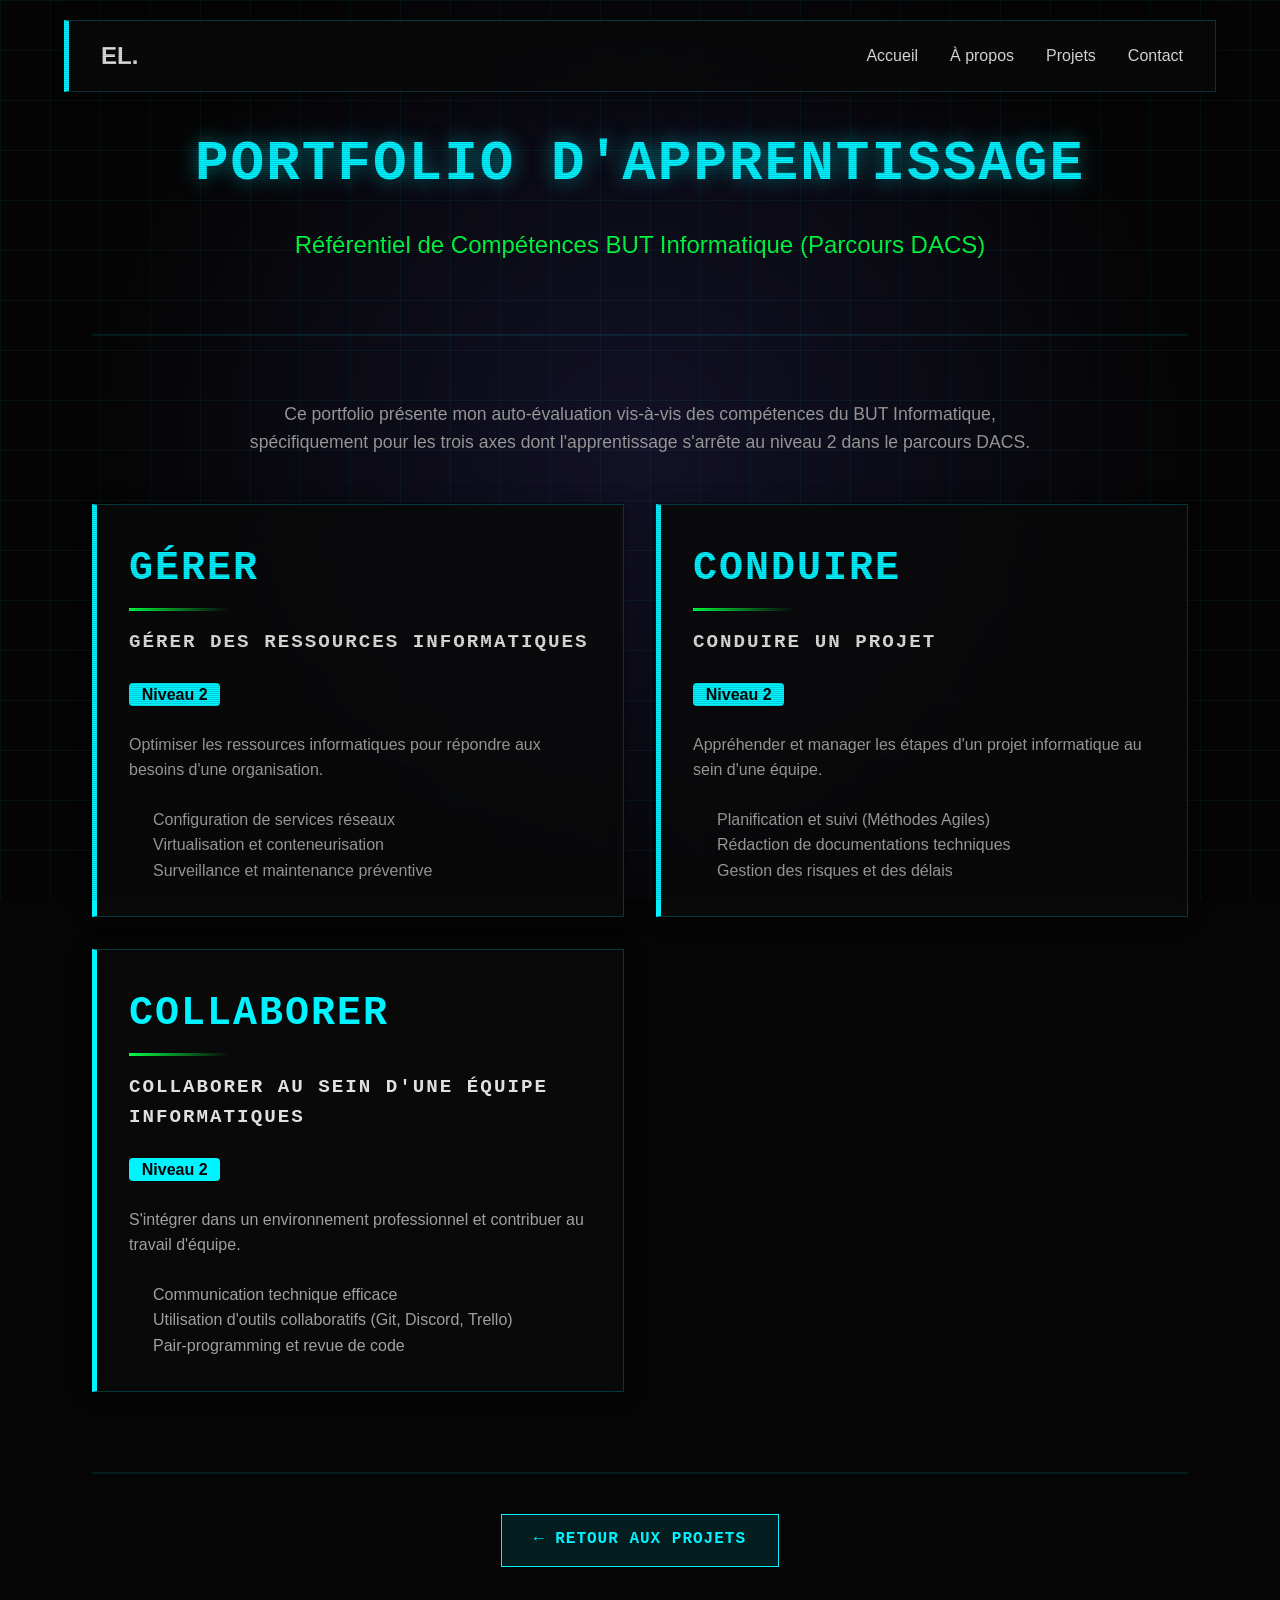
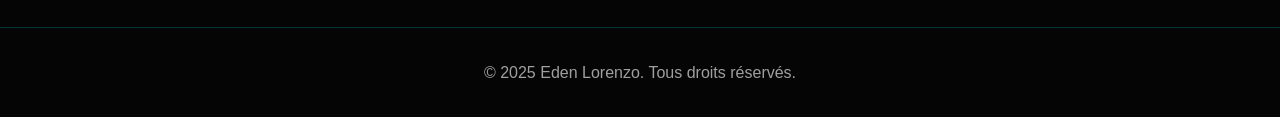
==== portfolio-apprentissage.html @ b019d135 "rajout de la page portfolio-apprentissage.html (explication des compétences sans démontrer)" ====
<!DOCTYPE html>
<html lang="fr">

<head>
    <meta charset="UTF-8">
    <meta name="viewport" content="width=device-width, initial-scale=1.0">
    <title>Portfolio d'Apprentissage | Eden Lorenzo</title>
    <link rel="stylesheet" href="./css/style.css">
</head>

<body>

    <!-- Navigation -->
    <nav class="glass-card"
        style="position: fixed; top: 20px; left: 50%; transform: translateX(-50%); width: 90%; max-width: 1200px; z-index: 1000; display: flex; justify-content: space-between; align-items: center; padding: 1rem 2rem;">
        <div class="logo" style="font-weight: 700; font-size: 1.5rem;">EL.</div>
        <ul style="display: flex; gap: 2rem;">
            <li><a href="index.html#home">Accueil</a></li>
            <li><a href="index.html#about">À propos</a></li>
            <li><a href="index.html#projects">Projets</a></li>
            <li><a href="index.html#contact">Contact</a></li>
        </ul>
    </nav>

    <main class="project-page" style="padding-top: 120px;">
        <div class="container">
            <div class="project-header" style="text-align: center; margin-bottom: 4rem;">
                <h1 style="font-size: 3.5rem; margin-bottom: 1rem;" class="glitch-text">Portfolio d'Apprentissage</h1>
                <p class="project-subtitle" style="font-size: 1.5rem; color: var(--secondary-color);">Référentiel de Compétences BUT Informatique (Parcours DACS)</p>
            </div>

            <section class="project-section">
                <p style="text-align: center; max-width: 800px; margin: 0 auto 3rem; color: var(--text-muted); font-size: 1.1rem;">
                    Ce portfolio présente mon auto-évaluation vis-à-vis des compétences du BUT Informatique, 
                    spécifiquement pour les trois axes dont l'apprentissage s'arrête au niveau 2 dans le parcours DACS.
                </p>

                <div style="display: grid; grid-template-columns: repeat(auto-fit, minmax(350px, 1fr)); gap: 2rem;">
                    
                    <!-- Compétence 4 -->
                    <div class="glass-card competence-card" style="padding: 2rem;">
                        <h2 style="color: var(--primary-color); margin-bottom: 1rem;">Gérer</h2>
                        <h3 style="font-size: 1.2rem; margin-bottom: 1.5rem;">Gérer des ressources informatiques</h3>
                        <div class="level-indicator" style="margin-bottom: 1.5rem;">
                            <span style="background: var(--primary-color); color: var(--background-dark); padding: 0.2rem 0.8rem; border-radius: 4px; font-weight: bold;">Niveau 2</span>
                        </div>
                        <p style="color: var(--text-muted); margin-bottom: 1.5rem;">
                            Optimiser les ressources informatiques pour répondre aux besoins d'une organisation.
                        </p>
                        <ul style="color: var(--text-muted); padding-left: 1.5rem; line-height: 1.6;">
                            <li>Configuration de services réseaux</li>
                            <li>Virtualisation et conteneurisation</li>
                            <li>Surveillance et maintenance préventive</li>
                        </ul>
                    </div>

                    <!-- Compétence 5 -->
                    <div class="glass-card competence-card" style="padding: 2rem;">
                        <h2 style="color: var(--primary-color); margin-bottom: 1rem;">Conduire</h2>
                        <h3 style="font-size: 1.2rem; margin-bottom: 1.5rem;">Conduire un projet</h3>
                        <div class="level-indicator" style="margin-bottom: 1.5rem;">
                            <span style="background: var(--primary-color); color: var(--background-dark); padding: 0.2rem 0.8rem; border-radius: 4px; font-weight: bold;">Niveau 2</span>
                        </div>
                        <p style="color: var(--text-muted); margin-bottom: 1.5rem;">
                            Appréhender et manager les étapes d'un projet informatique au sein d'une équipe.
                        </p>
                        <ul style="color: var(--text-muted); padding-left: 1.5rem; line-height: 1.6;">
                            <li>Planification et suivi (Méthodes Agiles)</li>
                            <li>Rédaction de documentations techniques</li>
                            <li>Gestion des risques et des délais</li>
                        </ul>
                    </div>

                    <!-- Compétence 6 -->
                    <div class="glass-card competence-card" style="padding: 2rem;">
                        <h2 style="color: var(--primary-color); margin-bottom: 1rem;">Collaborer</h2>
                        <h3 style="font-size: 1.2rem; margin-bottom: 1.5rem;">Collaborer au sein d'une équipe informatiques</h3>
                        <div class="level-indicator" style="margin-bottom: 1.5rem;">
                            <span style="background: var(--primary-color); color: var(--background-dark); padding: 0.2rem 0.8rem; border-radius: 4px; font-weight: bold;">Niveau 2</span>
                        </div>
                        <p style="color: var(--text-muted); margin-bottom: 1.5rem;">
                            S'intégrer dans un environnement professionnel et contribuer au travail d'équipe.
                        </p>
                        <ul style="color: var(--text-muted); padding-left: 1.5rem; line-height: 1.6;">
                            <li>Communication technique efficace</li>
                            <li>Utilisation d'outils collaboratifs (Git, Discord, Trello)</li>
                            <li>Pair-programming et revue de code</li>
                        </ul>
                    </div>

                </div>
            </section>

            <div class="project-footer" style="margin-top: 5rem; text-align: center;">
                <a href="index.html#projects" class="btn btn-primary">← Retour aux projets</a>
            </div>
        </div>
    </main>

    <footer
        style="padding: 2rem 0; text-align: center; color: var(--text-muted); border-top: 1px solid var(--glass-border);">
        <p>&copy; 2025 Eden Lorenzo. Tous droits réservés.</p>
    </footer>

    <script src="js/main.js"></script>
</body>

</html>
---- css/style.css ----
:root {
    /* Cyber Palette */
    --primary-color: #00f3ff;
    /* Neon Cyan */
    --secondary-color: #00ff41;
    /* Matrix Green */
    --tertiary-color: #ff00ff;
    /* Neon Magenta */

    --background-dark: #050505;
    /* Almost Black */
    --background-light: #0a0a0a;
    /* Dark Grey */
    --surface-dark: #111;

    --text-main: #e0e0e0;
    --text-muted: #a0a0a0;
    --text-highlight: #fff;

    --glass-bg: rgba(0, 20, 0, 0.7);
    --glass-border: rgba(0, 243, 255, 0.2);

    /* Typography */
    --font-main: 'Rajdhani', sans-serif;
    /* Tech/Cyber feel */
    --font-mono: 'Fira Code', monospace;

    /* Spacing */
    --spacing-xs: 0.5rem;
    --spacing-sm: 1rem;
    --spacing-md: 2rem;
    --spacing-lg: 4rem;
    --spacing-xl: 6rem;

    /* Transitions */
    --transition-fast: 0.2s ease;
    --transition-medium: 0.4s ease;
}

@import url('https://fonts.googleapis.com/css2?family=Fira+Code:wght@400;700&family=Rajdhani:wght@400;600;700&display=swap');

* {
    margin: 0;
    padding: 0;
    box-sizing: border-box;
    scrollbar-width: thin;
    scrollbar-color: var(--primary-color) var(--background-dark);
}

body {
    font-family: var(--font-main);
    background-color: var(--background-dark);
    color: var(--text-main);
    line-height: 1.6;
    overflow-x: hidden;
    background-image:
        linear-gradient(rgba(0, 243, 255, 0.05) 1px, transparent 1px),
        linear-gradient(90deg, rgba(0, 243, 255, 0.05) 1px, transparent 1px),
        radial-gradient(circle at 50% 50%, rgba(108, 99, 255, 0.15) 0%, rgba(5, 5, 5, 1) 70%);
    background-size: 50px 50px, 50px 50px, 100% 100%;
    background-attachment: fixed;
}

h1,
h2,
h3,
h4 {
    font-family: var(--font-mono);
    text-transform: uppercase;
    letter-spacing: 2px;
}

a {
    text-decoration: none;
    color: inherit;
    transition: var(--transition-fast);
    position: relative;
}

a:hover {
    color: var(--primary-color);
    text-shadow: 0 0 10px var(--primary-color);
}

ul {
    list-style: none;
}

/* Utilities */
.container {
    max-width: 1200px;
    margin: 0 auto;
    padding: 0 var(--spacing-md);
}

.section-title {
    font-size: 3rem;
    font-weight: 700;
    margin-bottom: var(--spacing-lg);
    text-align: center;
    color: var(--primary-color);
    text-shadow: 0 0 15px rgba(0, 243, 255, 0.5);
    border-bottom: 2px solid var(--secondary-color);
    display: inline-block;
    padding-bottom: 0.5rem;
    left: 50%;
    position: relative;
    transform: translateX(-50%);
}

.btn {
    display: inline-block;
    padding: 0.8rem 2rem;
    font-family: var(--font-mono);
    font-weight: 600;
    cursor: pointer;
    transition: var(--transition-medium);
    border: 1px solid var(--primary-color);
    background: transparent;
    color: var(--primary-color);
    text-transform: uppercase;
    letter-spacing: 1px;
    position: relative;
    overflow: hidden;
}

.btn::before {
    content: '';
    position: absolute;
    top: 0;
    left: -100%;
    width: 100%;
    height: 100%;
    background: var(--primary-color);
    transition: var(--transition-medium);
    z-index: -1;
}

.btn:hover::before {
    left: 0;
}

.btn:hover {
    color: var(--background-dark);
    box-shadow: 0 0 20px rgba(0, 243, 255, 0.6);
}

.btn-primary {
    background: rgba(0, 243, 255, 0.1);
}

/* Glass/Cyber Card */
.glass-card {
    background: rgba(10, 10, 10, 0.8);
    backdrop-filter: blur(10px);
    border: 1px solid var(--glass-border);
    border-left: 5px solid var(--primary-color);
    padding: var(--spacing-md);
    box-shadow: 0 0 15px rgba(0, 0, 0, 0.5);
    transition: transform 0.3s ease, box-shadow 0.3s ease;
}

.glass-card:hover {
    transform: translateY(-5px);
    box-shadow: 0 0 25px rgba(0, 243, 255, 0.2);
    border-color: var(--primary-color);
}

/* Glitch Effect Class (Simplified) */
.glitch-text {
    position: relative;
}

/* Scanline Effect */
body::after {
    content: "";
    position: fixed;
    top: 0;
    left: 0;
    width: 100vw;
    height: 100vh;
    background: repeating-linear-gradient(0deg,
            rgba(0, 0, 0, 0.15),
            rgba(0, 0, 0, 0.15) 1px,
            transparent 1px,
            transparent 2px);
    pointer-events: none;
    z-index: 9999;
}

/* Custom Scrollbar */
::-webkit-scrollbar {
    width: 10px;
}

::-webkit-scrollbar-track {
    background: var(--background-dark);
}

::-webkit-scrollbar-thumb {
    background: var(--primary-color);
    border-radius: 5px;
}

::-webkit-scrollbar-thumb:hover {
    background: var(--secondary-color);
}
/* --- Project Page Redesign (Adapted from Colleague) --- */

.project-page {
    padding: 120px 20px 60px;
    max-width: 1200px;
    margin: 0 auto;
    min-height: calc(100vh - 200px);
}

.project-header {
    text-align: center;
    margin-bottom: 60px;
    padding-bottom: 40px;
    border-bottom: 2px solid rgba(0, 243, 255, 0.1);
}

.project-header h1 {
    font-family: var(--font-mono);
    font-size: 3.5rem;
    color: var(--primary-color);
    margin: 0 0 10px;
    text-shadow: 0 0 20px rgba(0, 243, 255, 0.5);
}

.project-subtitle {
    font-size: 1.5rem;
    color: var(--secondary-color);
    margin: 0 0 30px;
}

.project-meta {
    display: flex;
    flex-wrap: wrap;
    gap: 20px;
    justify-content: center;
    margin-top: 20px;
}

.meta-item {
    background: var(--background-light);
    padding: 10px 20px;
    border-radius: 8px;
    box-shadow: inset 0 0 0 1px rgba(0, 243, 255, 0.2);
    font-size: 0.95rem;
    color: var(--text-main);
}

.meta-item strong {
    color: var(--primary-color);
}

/* Project Sections */
.project-section {
    margin-bottom: 60px;
}

.project-section h2 {
    font-family: var(--font-mono);
    font-size: 2.5rem;
    color: var(--secondary-color);
    margin: 0 0 20px;
    position: relative;
    padding-bottom: 10px;
}

.project-section h2::after {
    content: '';
    position: absolute;
    bottom: 0;
    left: 0;
    width: 100px;
    height: 3px;
    background: linear-gradient(90deg, var(--secondary-color), transparent);
}

.feature-list {
    list-style: none;
    padding: 0;
    margin: 20px 0;
}

.feature-list li {
    padding: 12px 0 12px 30px;
    position: relative;
    line-height: 1.6;
}

.feature-list li::before {
    content: '▸';
    position: absolute;
    left: 0;
    color: var(--primary-color);
    font-size: 1.2rem;
}

/* Timeline */
.timeline {
    position: relative;
    padding: 20px 0;
}

.timeline::before {
    content: '';
    position: absolute;
    left: 20px;
    top: 0;
    bottom: 0;
    width: 2px;
    background: linear-gradient(180deg, var(--primary-color), var(--secondary-color));
}

.timeline-item {
    position: relative;
    padding-left: 60px;
    margin-bottom: 40px;
}

.timeline-marker {
    position: absolute;
    left: 12px;
    top: 0;
    width: 18px;
    height: 18px;
    border-radius: 50%;
    background: var(--primary-color);
    box-shadow: 0 0 10px var(--primary-color);
    border: 3px solid var(--background-dark);
}

.timeline-content {
    background: var(--background-light);
    padding: 25px;
    border-radius: 8px;
    box-shadow: inset 0 0 0 2px rgba(0, 243, 255, 0.2);
    transition: all 0.3s ease;
}

.timeline-content:hover {
    box-shadow: inset 0 0 0 2px var(--secondary-color), 0 0 20px rgba(0, 255, 65, 0.2);
    transform: translateX(5px);
}

.timeline-content h3 {
    font-family: var(--font-mono);
    font-size: 1.8rem;
    color: var(--primary-color);
    margin: 0 0 10px;
}

.timeline-date {
    display: inline-block;
    font-size: 0.9rem;
    color: var(--secondary-color);
    margin-bottom: 15px;
    padding: 4px 12px;
    background: rgba(0, 255, 65, 0.1);
    border-radius: 4px;
}

/* Tech Grid */
.tech-grid {
    display: grid;
    grid-template-columns: repeat(auto-fit, minmax(300px, 1fr));
    gap: 30px;
    margin-top: 30px;
}

.tech-card {
    background: var(--background-light);
    padding: 30px;
    border-radius: 8px;
    box-shadow: inset 0 0 0 2px rgba(0, 243, 255, 0.15);
    transition: all 0.3s ease;
}

.tech-card:hover {
    box-shadow: inset 0 0 0 2px var(--primary-color), 0 0 20px rgba(0, 243, 255, 0.2);
    transform: translateY(-5px);
}

.tech-card h3 {
    font-family: var(--font-mono);
    font-size: 1.5rem;
    color: var(--primary-color);
    margin: 0 0 15px;
}

.tech-card ul {
    list-style: none;
    padding: 0;
    margin: 0;
}

.tech-card li {
    padding: 10px 0;
    border-bottom: 1px solid rgba(0, 243, 255, 0.05);
    line-height: 1.6;
}

.tech-card li:last-child {
    border-bottom: none;
}

.highlight {
    background: rgba(0, 255, 65, 0.1);
    padding: 20px;
    border-left: 4px solid var(--secondary-color);
    border-radius: 4px;
    margin: 20px 0;
    font-style: italic;
}

/* Project Footer */
.project-footer {
    display: flex;
    gap: 20px;
    justify-content: center;
    margin-top: 60px;
    padding-top: 40px;
    border-top: 2px solid rgba(0, 243, 255, 0.1);
}

.project-img {
    max-width: 100%;
    border-radius: 8px;
    border: 1px solid var(--primary-color);
    box-shadow: 0 0 15px rgba(0, 243, 255, 0.2);
}

.img-caption {
    text-align: center;
    color: var(--text-muted);
    font-size: 0.9rem;
    margin-top: 10px;
    font-style: italic;
}
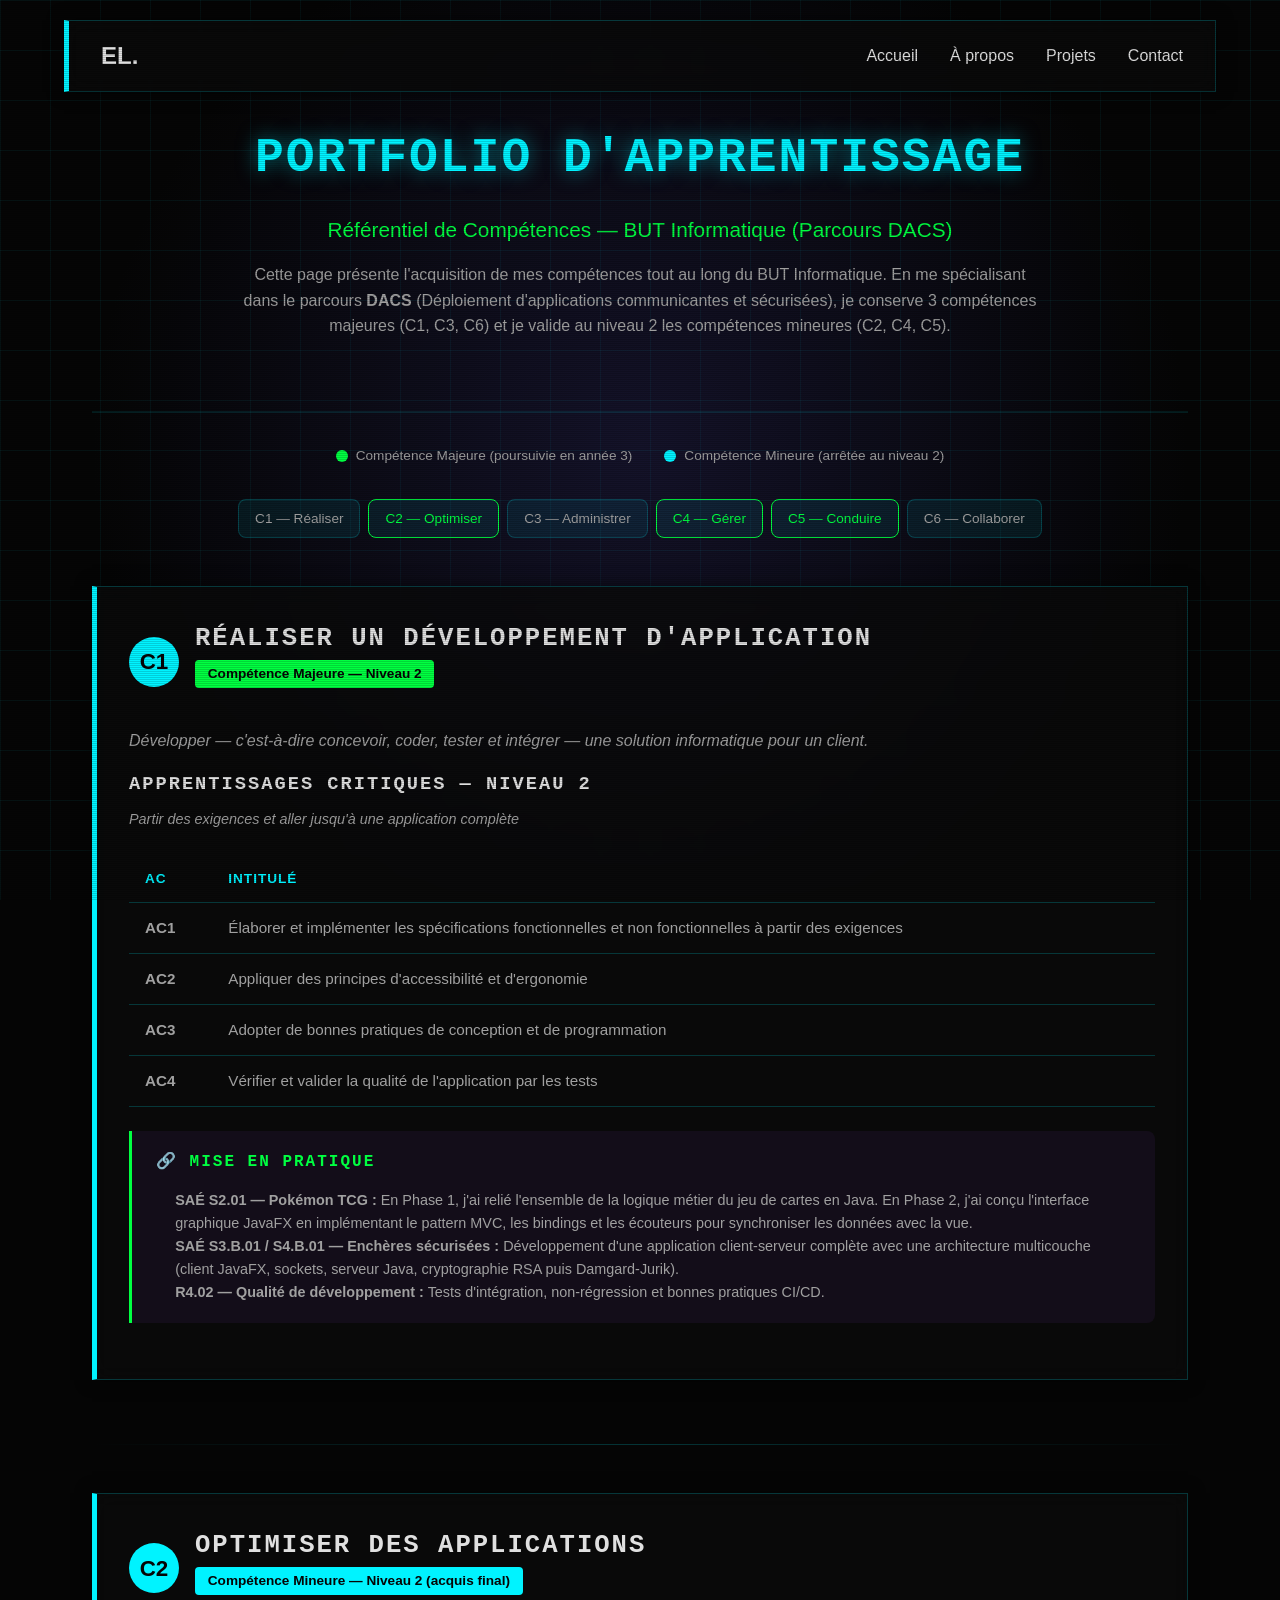
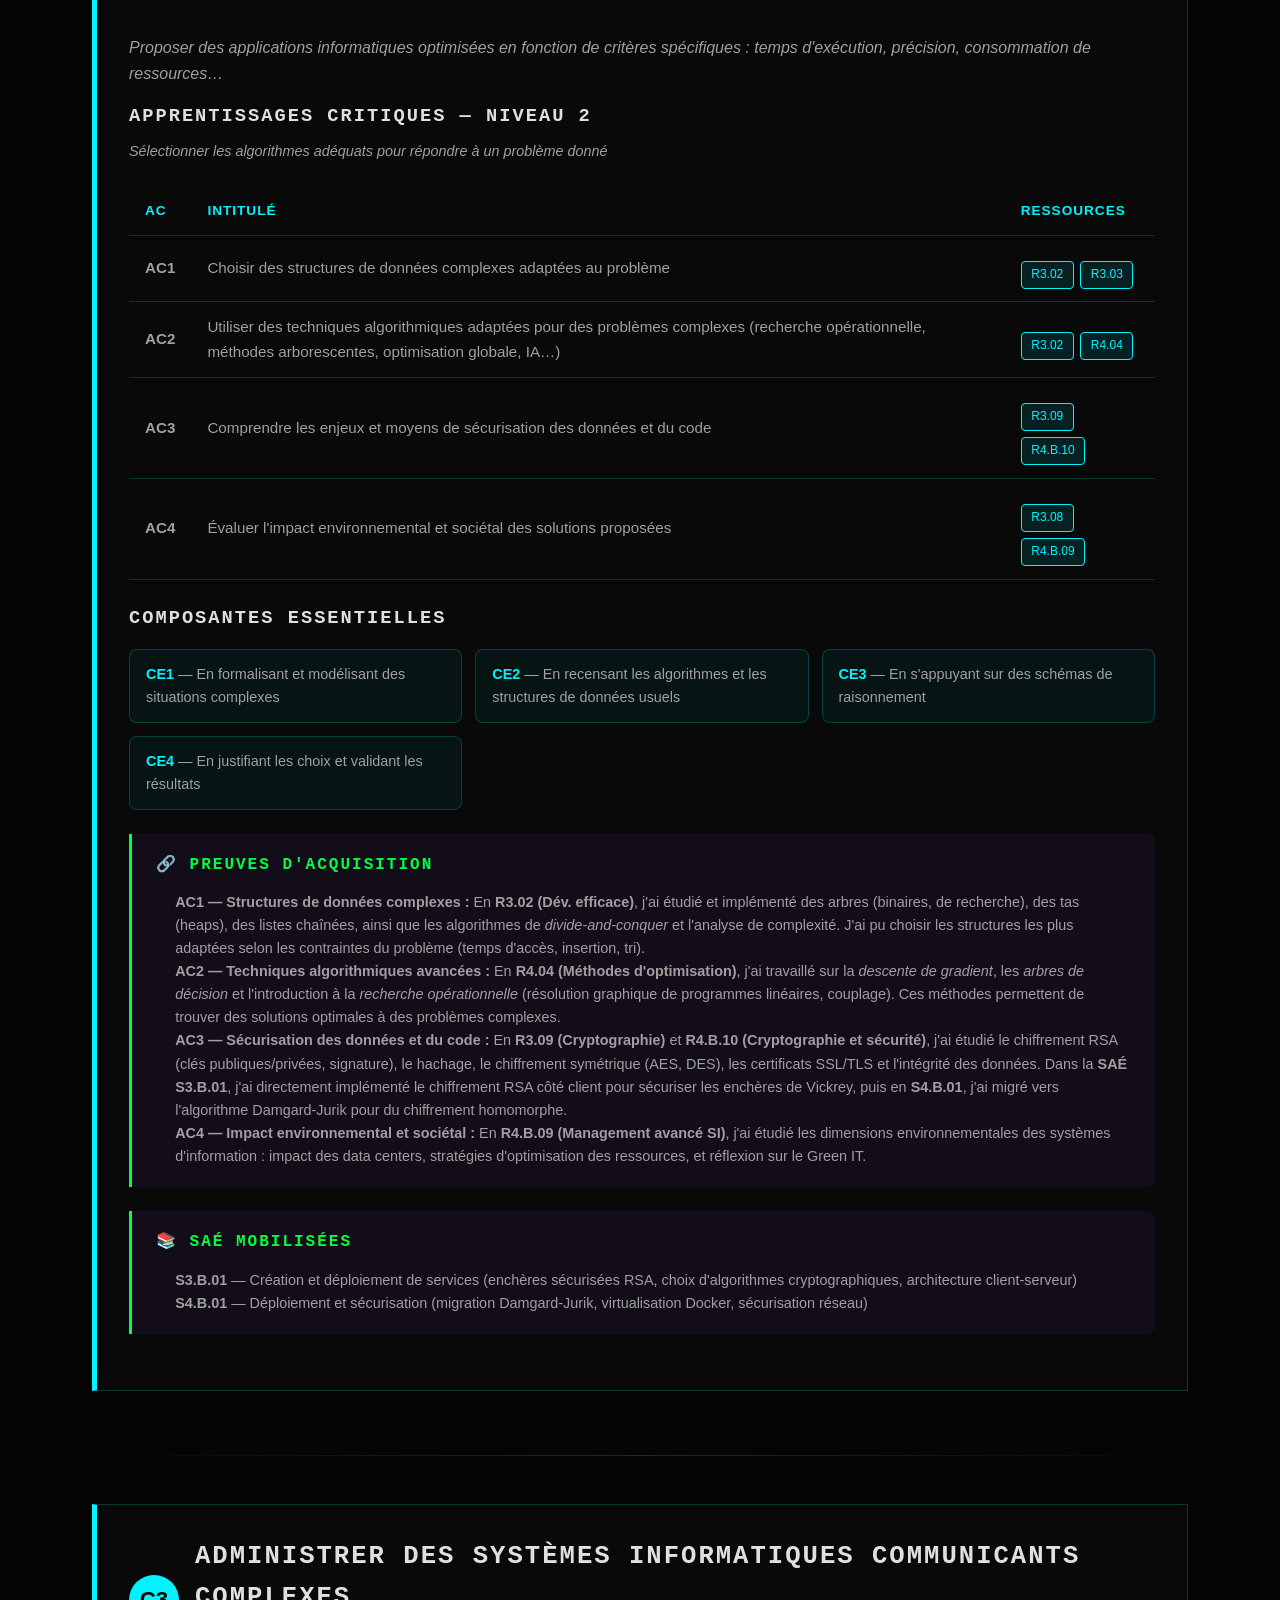
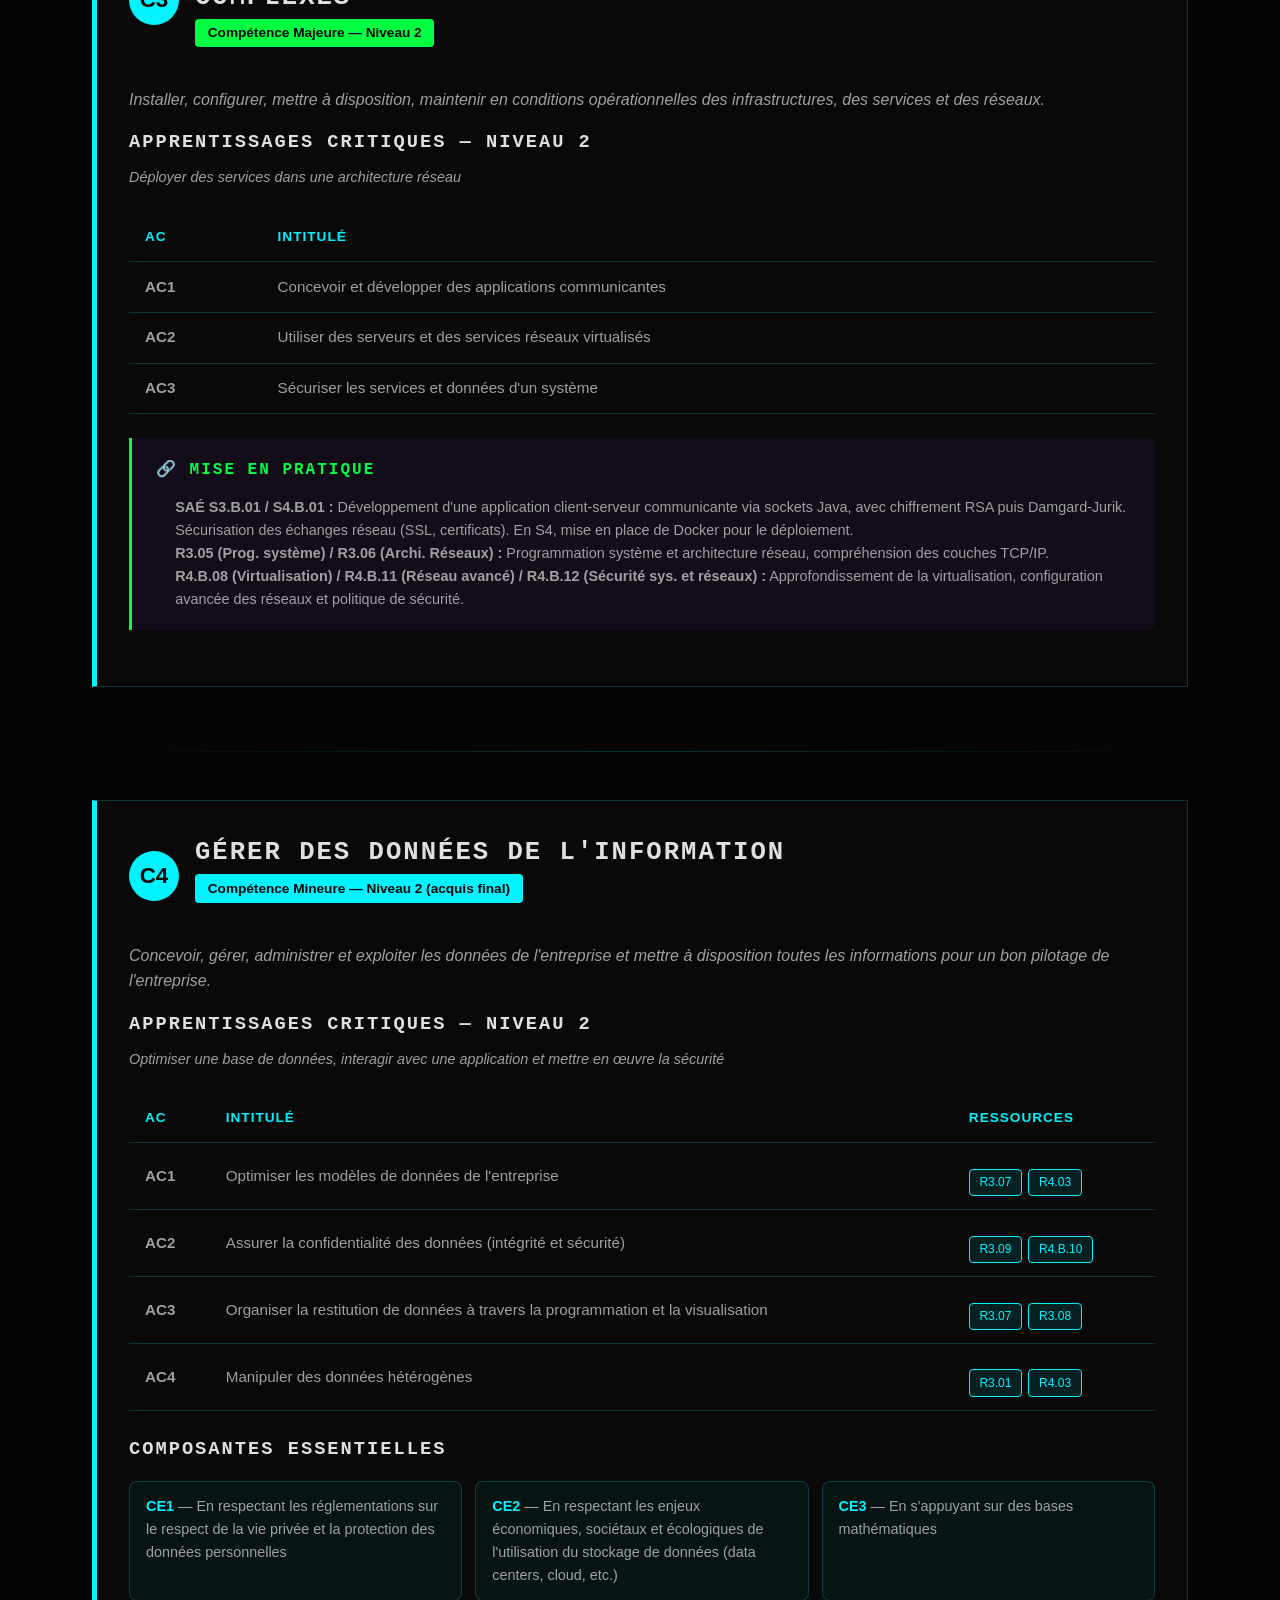
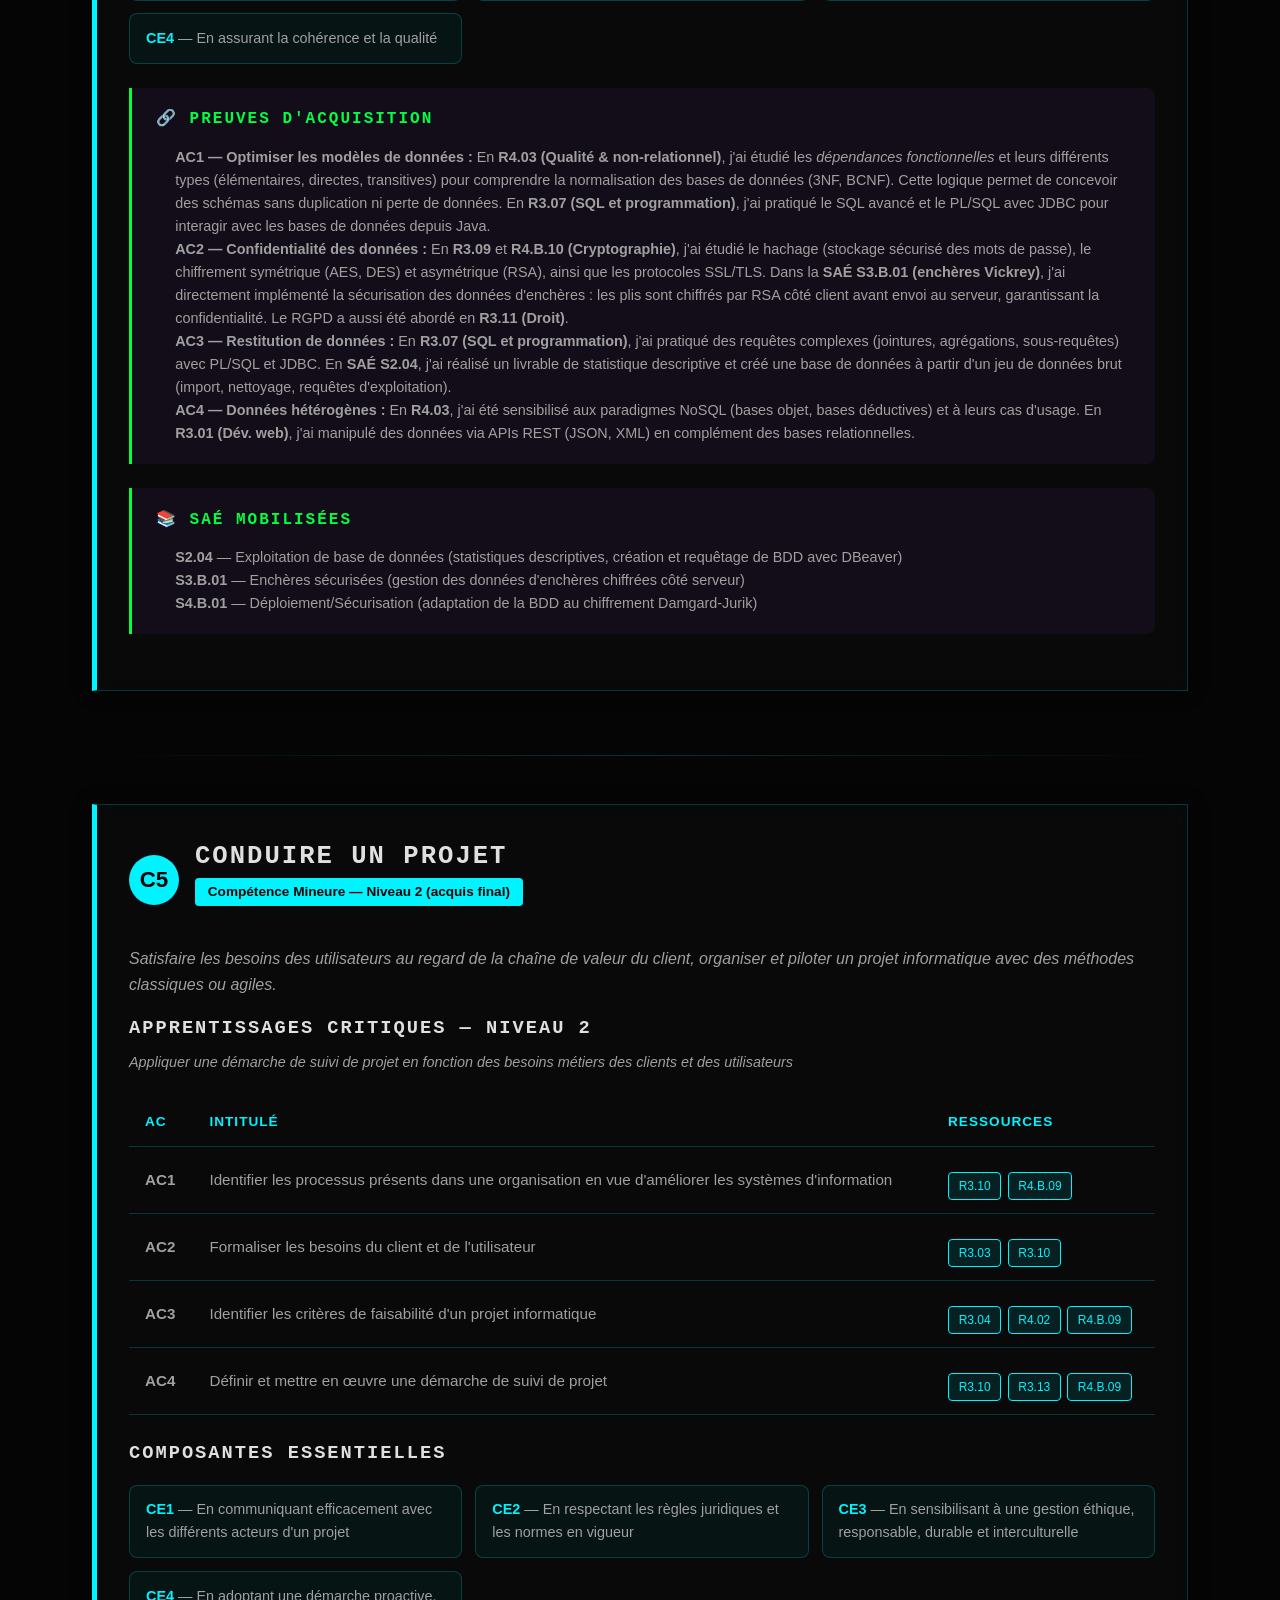
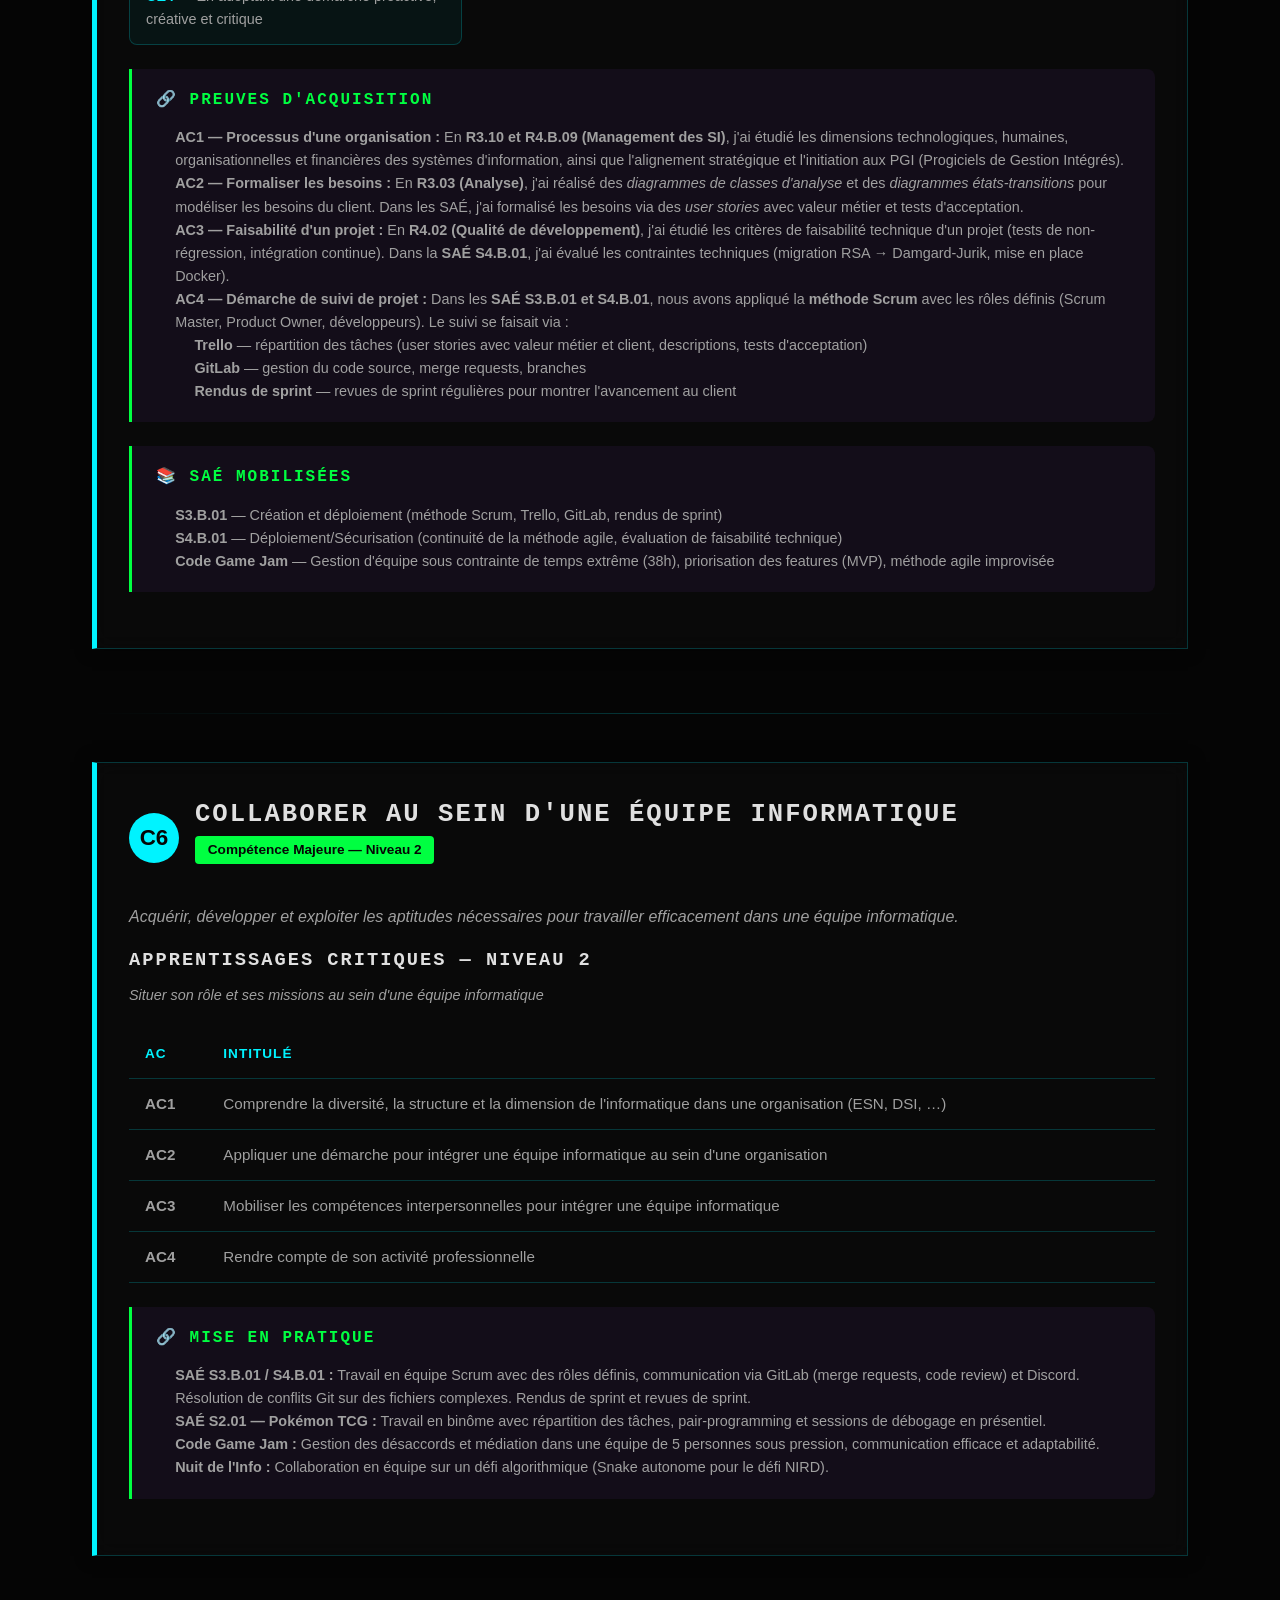
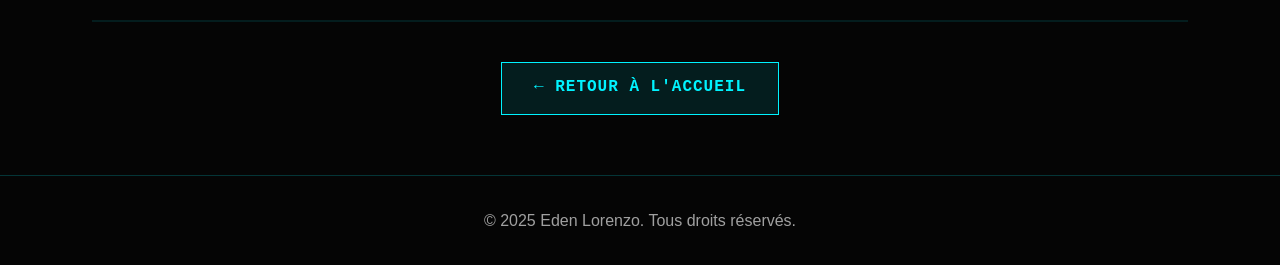
==== commit d990dd9e: "V1.0 sans screenshot de la page apprentissage" ====
--- a/portfolio-apprentissage.html
+++ b/portfolio-apprentissage.html
@@ -6,6 +6,211 @@
     <meta name="viewport" content="width=device-width, initial-scale=1.0">
     <title>Portfolio d'Apprentissage | Eden Lorenzo</title>
     <link rel="stylesheet" href="./css/style.css">
+    <style>
+        .competence-section {
+            margin-bottom: 4rem;
+            scroll-margin-top: 100px;
+        }
+
+        .competence-header {
+            display: flex;
+            align-items: center;
+            gap: 1rem;
+            margin-bottom: 1.5rem;
+        }
+
+        .competence-number {
+            background: var(--primary-color);
+            color: var(--background-dark);
+            width: 50px;
+            height: 50px;
+            border-radius: 50%;
+            display: flex;
+            align-items: center;
+            justify-content: center;
+            font-weight: 900;
+            font-size: 1.4rem;
+            flex-shrink: 0;
+        }
+
+        .competence-title {
+            font-size: 1.6rem;
+        }
+
+        .niveau-badge {
+            display: inline-block;
+            background: var(--primary-color);
+            color: var(--background-dark);
+            padding: 0.2rem 0.8rem;
+            border-radius: 4px;
+            font-weight: bold;
+            font-size: 0.85rem;
+            margin-bottom: 1rem;
+        }
+
+        .niveau-badge.majeure {
+            background: var(--secondary-color);
+        }
+
+        .ac-table {
+            width: 100%;
+            border-collapse: collapse;
+            margin: 1.5rem 0;
+        }
+
+        .ac-table th,
+        .ac-table td {
+            text-align: left;
+            padding: 0.8rem 1rem;
+            border-bottom: 1px solid var(--glass-border);
+        }
+
+        .ac-table th {
+            color: var(--primary-color);
+            font-size: 0.85rem;
+            text-transform: uppercase;
+            letter-spacing: 1px;
+        }
+
+        .ac-table td {
+            color: var(--text-muted);
+            font-size: 0.95rem;
+        }
+
+        .ac-id {
+            color: var(--primary-color);
+            font-weight: 700;
+            white-space: nowrap;
+        }
+
+        .ce-list {
+            list-style: none;
+            padding: 0;
+            display: grid;
+            grid-template-columns: repeat(auto-fit, minmax(280px, 1fr));
+            gap: 0.8rem;
+            margin: 1rem 0;
+        }
+
+        .ce-list li {
+            background: rgba(0, 243, 255, 0.05);
+            border: 1px solid var(--glass-border);
+            border-radius: 8px;
+            padding: 0.8rem 1rem;
+            color: var(--text-muted);
+            font-size: 0.9rem;
+        }
+
+        .ce-list li strong {
+            color: var(--primary-color);
+        }
+
+        .argumentation-card {
+            background: rgba(157, 78, 221, 0.08);
+            border-left: 3px solid var(--secondary-color);
+            border-radius: 0 8px 8px 0;
+            padding: 1.2rem 1.5rem;
+            margin: 1.5rem 0;
+        }
+
+        .argumentation-card h4 {
+            color: var(--secondary-color);
+            margin-bottom: 0.8rem;
+            font-size: 1rem;
+        }
+
+        .argumentation-card p,
+        .argumentation-card li {
+            color: var(--text-muted);
+            font-size: 0.9rem;
+            line-height: 1.6;
+        }
+
+        .argumentation-card ul {
+            padding-left: 1.2rem;
+        }
+
+        .resources-tags {
+            display: flex;
+            flex-wrap: wrap;
+            gap: 0.4rem;
+            margin-top: 0.8rem;
+        }
+
+        .resource-tag {
+            background: rgba(0, 243, 255, 0.1);
+            border: 1px solid var(--primary-color);
+            padding: 0.2rem 0.6rem;
+            border-radius: 4px;
+            font-size: 0.75rem;
+            color: var(--primary-color);
+        }
+
+        .competence-nav {
+            display: flex;
+            flex-wrap: wrap;
+            gap: 0.5rem;
+            justify-content: center;
+            margin-bottom: 3rem;
+        }
+
+        .competence-nav a {
+            background: rgba(0, 243, 255, 0.08);
+            border: 1px solid var(--glass-border);
+            padding: 0.5rem 1rem;
+            border-radius: 8px;
+            font-size: 0.85rem;
+            color: var(--text-muted);
+            transition: all 0.3s ease;
+        }
+
+        .competence-nav a:hover {
+            border-color: var(--primary-color);
+            color: var(--primary-color);
+        }
+
+        .competence-nav a.minor {
+            border-color: var(--secondary-color);
+            color: var(--secondary-color);
+        }
+
+        .separator {
+            border: none;
+            height: 1px;
+            background: linear-gradient(90deg, transparent, var(--glass-border), transparent);
+            margin: 3rem 0;
+        }
+
+        .legend-box {
+            display: flex;
+            gap: 2rem;
+            justify-content: center;
+            margin-bottom: 2rem;
+            flex-wrap: wrap;
+        }
+
+        .legend-item {
+            display: flex;
+            align-items: center;
+            gap: 0.5rem;
+            font-size: 0.85rem;
+            color: var(--text-muted);
+        }
+
+        .legend-dot {
+            width: 12px;
+            height: 12px;
+            border-radius: 50%;
+        }
+
+        .legend-dot.majeure {
+            background: var(--secondary-color);
+        }
+
+        .legend-dot.mineure {
+            background: var(--primary-color);
+        }
+    </style>
 </head>
 
 <body>
@@ -24,76 +229,638 @@
 
     <main class="project-page" style="padding-top: 120px;">
         <div class="container">
-            <div class="project-header" style="text-align: center; margin-bottom: 4rem;">
-                <h1 style="font-size: 3.5rem; margin-bottom: 1rem;" class="glitch-text">Portfolio d'Apprentissage</h1>
-                <p class="project-subtitle" style="font-size: 1.5rem; color: var(--secondary-color);">Référentiel de Compétences BUT Informatique (Parcours DACS)</p>
+
+            <!-- Header -->
+            <div class="project-header" style="text-align: center; margin-bottom: 2rem;">
+                <h1 style="font-size: 3rem; margin-bottom: 1rem;" class="glitch-text">Portfolio d'Apprentissage</h1>
+                <p class="project-subtitle"
+                    style="font-size: 1.3rem; color: var(--secondary-color); margin-bottom: 1rem;">
+                    Référentiel de Compétences — BUT Informatique (Parcours DACS)
+                </p>
+                <p style="color: var(--text-muted); max-width: 800px; margin: 0 auto 2rem; font-size: 1rem;">
+                    Cette page présente l'acquisition de mes compétences tout au long du BUT Informatique.
+                    En me spécialisant dans le parcours <strong>DACS</strong> (Déploiement d'applications communicantes
+                    et
+                    sécurisées),
+                    je conserve 3 compétences majeures (C1, C3, C6) et je valide au niveau 2 les compétences mineures
+                    (C2, C4, C5).
+                </p>
             </div>
 
-            <section class="project-section">
-                <p style="text-align: center; max-width: 800px; margin: 0 auto 3rem; color: var(--text-muted); font-size: 1.1rem;">
-                    Ce portfolio présente mon auto-évaluation vis-à-vis des compétences du BUT Informatique, 
-                    spécifiquement pour les trois axes dont l'apprentissage s'arrête au niveau 2 dans le parcours DACS.
+            <!-- Legend -->
+            <div class="legend-box">
+                <div class="legend-item">
+                    <div class="legend-dot majeure"></div>
+                    Compétence Majeure (poursuivie en année 3)
+                </div>
+                <div class="legend-item">
+                    <div class="legend-dot mineure"></div>
+                    Compétence Mineure (arrêtée au niveau 2)
+                </div>
+            </div>
+
+            <!-- Navigation rapide -->
+            <div class="competence-nav">
+                <a href="#c1">C1 — Réaliser</a>
+                <a href="#c2" class="minor">C2 — Optimiser</a>
+                <a href="#c3">C3 — Administrer</a>
+                <a href="#c4" class="minor">C4 — Gérer</a>
+                <a href="#c5" class="minor">C5 — Conduire</a>
+                <a href="#c6">C6 — Collaborer</a>
+            </div>
+
+            <!-- ================================================================ -->
+            <!--                COMPÉTENCE 1 : RÉALISER (MAJEURE)                 -->
+            <!-- ================================================================ -->
+            <section class="competence-section glass-card" id="c1" style="padding: 2rem;">
+                <div class="competence-header">
+                    <div class="competence-number">C1</div>
+                    <div>
+                        <h2 class="competence-title">Réaliser un développement d'application</h2>
+                        <span class="niveau-badge majeure">Compétence Majeure — Niveau 2</span>
+                    </div>
+                </div>
+                <p style="color: var(--text-muted); margin-bottom: 1rem;">
+                    <em>Développer — c'est-à-dire concevoir, coder, tester et intégrer — une solution informatique pour
+                        un client.</em>
                 </p>
 
-                <div style="display: grid; grid-template-columns: repeat(auto-fit, minmax(350px, 1fr)); gap: 2rem;">
-                    
-                    <!-- Compétence 4 -->
-                    <div class="glass-card competence-card" style="padding: 2rem;">
-                        <h2 style="color: var(--primary-color); margin-bottom: 1rem;">Gérer</h2>
-                        <h3 style="font-size: 1.2rem; margin-bottom: 1.5rem;">Gérer des ressources informatiques</h3>
-                        <div class="level-indicator" style="margin-bottom: 1.5rem;">
-                            <span style="background: var(--primary-color); color: var(--background-dark); padding: 0.2rem 0.8rem; border-radius: 4px; font-weight: bold;">Niveau 2</span>
-                        </div>
-                        <p style="color: var(--text-muted); margin-bottom: 1.5rem;">
-                            Optimiser les ressources informatiques pour répondre aux besoins d'une organisation.
-                        </p>
-                        <ul style="color: var(--text-muted); padding-left: 1.5rem; line-height: 1.6;">
-                            <li>Configuration de services réseaux</li>
-                            <li>Virtualisation et conteneurisation</li>
-                            <li>Surveillance et maintenance préventive</li>
-                        </ul>
+                <h3 style="margin-bottom: 0.5rem;">Apprentissages Critiques — Niveau 2</h3>
+                <p style="color: var(--text-muted); font-size: 0.9rem; margin-bottom: 1rem;"><em>Partir des exigences et
+                        aller jusqu'à une application complète</em></p>
+                <table class="ac-table">
+                    <thead>
+                        <tr>
+                            <th>AC</th>
+                            <th>Intitulé</th>
+                        </tr>
+                    </thead>
+                    <tbody>
+                        <tr>
+                            <td class="ac-id">AC1</td>
+                            <td>Élaborer et implémenter les spécifications fonctionnelles et non fonctionnelles à partir
+                                des exigences</td>
+                        </tr>
+                        <tr>
+                            <td class="ac-id">AC2</td>
+                            <td>Appliquer des principes d'accessibilité et d'ergonomie</td>
+                        </tr>
+                        <tr>
+                            <td class="ac-id">AC3</td>
+                            <td>Adopter de bonnes pratiques de conception et de programmation</td>
+                        </tr>
+                        <tr>
+                            <td class="ac-id">AC4</td>
+                            <td>Vérifier et valider la qualité de l'application par les tests</td>
+                        </tr>
+                    </tbody>
+                </table>
+
+                <div class="argumentation-card">
+                    <h4>🔗 Mise en pratique</h4>
+                    <ul>
+                        <li><strong>SAÉ S2.01 — Pokémon TCG :</strong> En Phase 1, j'ai relié l'ensemble de la logique
+                            métier du jeu de cartes en Java. En Phase 2, j'ai conçu l'interface graphique JavaFX en
+                            implémentant le pattern MVC, les bindings et les écouteurs pour synchroniser les données
+                            avec
+                            la vue.</li>
+                        <li><strong>SAÉ S3.B.01 / S4.B.01 — Enchères sécurisées :</strong> Développement d'une
+                            application client-serveur complète avec une architecture multicouche (client JavaFX,
+                            sockets,
+                            serveur Java, cryptographie RSA puis Damgard-Jurik).</li>
+                        <li><strong>R4.02 — Qualité de développement :</strong> Tests d'intégration, non-régression et
+                            bonnes pratiques CI/CD.</li>
+                    </ul>
+                </div>
+            </section>
+
+            <hr class="separator">
+
+            <!-- ================================================================ -->
+            <!--          COMPÉTENCE 2 : OPTIMISER (MINEURE — DÉTAILLÉE)          -->
+            <!-- ================================================================ -->
+            <section class="competence-section glass-card" id="c2" style="padding: 2rem;">
+                <div class="competence-header">
+                    <div class="competence-number">C2</div>
+                    <div>
+                        <h2 class="competence-title">Optimiser des applications</h2>
+                        <span class="niveau-badge">Compétence Mineure — Niveau 2 (acquis final)</span>
                     </div>
-
-                    <!-- Compétence 5 -->
-                    <div class="glass-card competence-card" style="padding: 2rem;">
-                        <h2 style="color: var(--primary-color); margin-bottom: 1rem;">Conduire</h2>
-                        <h3 style="font-size: 1.2rem; margin-bottom: 1.5rem;">Conduire un projet</h3>
-                        <div class="level-indicator" style="margin-bottom: 1.5rem;">
-                            <span style="background: var(--primary-color); color: var(--background-dark); padding: 0.2rem 0.8rem; border-radius: 4px; font-weight: bold;">Niveau 2</span>
-                        </div>
-                        <p style="color: var(--text-muted); margin-bottom: 1.5rem;">
-                            Appréhender et manager les étapes d'un projet informatique au sein d'une équipe.
-                        </p>
-                        <ul style="color: var(--text-muted); padding-left: 1.5rem; line-height: 1.6;">
-                            <li>Planification et suivi (Méthodes Agiles)</li>
-                            <li>Rédaction de documentations techniques</li>
-                            <li>Gestion des risques et des délais</li>
-                        </ul>
+                </div>
+                <p style="color: var(--text-muted); margin-bottom: 1rem;">
+                    <em>Proposer des applications informatiques optimisées en fonction de critères spécifiques : temps
+                        d'exécution, précision, consommation de ressources…</em>
+                </p>
+
+                <h3 style="margin-bottom: 0.5rem;">Apprentissages Critiques — Niveau 2</h3>
+                <p style="color: var(--text-muted); font-size: 0.9rem; margin-bottom: 1rem;"><em>Sélectionner les
+                        algorithmes adéquats pour répondre à un problème donné</em></p>
+                <table class="ac-table">
+                    <thead>
+                        <tr>
+                            <th>AC</th>
+                            <th>Intitulé</th>
+                            <th>Ressources</th>
+                        </tr>
+                    </thead>
+                    <tbody>
+                        <tr>
+                            <td class="ac-id">AC1</td>
+                            <td>Choisir des structures de données complexes adaptées au problème</td>
+                            <td>
+                                <div class="resources-tags">
+                                    <span class="resource-tag">R3.02</span>
+                                    <span class="resource-tag">R3.03</span>
+                                </div>
+                            </td>
+                        </tr>
+                        <tr>
+                            <td class="ac-id">AC2</td>
+                            <td>Utiliser des techniques algorithmiques adaptées pour des problèmes complexes (recherche
+                                opérationnelle, méthodes arborescentes, optimisation globale, IA…)</td>
+                            <td>
+                                <div class="resources-tags">
+                                    <span class="resource-tag">R3.02</span>
+                                    <span class="resource-tag">R4.04</span>
+                                </div>
+                            </td>
+                        </tr>
+                        <tr>
+                            <td class="ac-id">AC3</td>
+                            <td>Comprendre les enjeux et moyens de sécurisation des données et du code</td>
+                            <td>
+                                <div class="resources-tags">
+                                    <span class="resource-tag">R3.09</span>
+                                    <span class="resource-tag">R4.B.10</span>
+                                </div>
+                            </td>
+                        </tr>
+                        <tr>
+                            <td class="ac-id">AC4</td>
+                            <td>Évaluer l'impact environnemental et sociétal des solutions proposées</td>
+                            <td>
+                                <div class="resources-tags">
+                                    <span class="resource-tag">R3.08</span>
+                                    <span class="resource-tag">R4.B.09</span>
+                                </div>
+                            </td>
+                        </tr>
+                    </tbody>
+                </table>
+
+                <h3 style="margin: 1.5rem 0 0.5rem;">Composantes Essentielles</h3>
+                <ul class="ce-list">
+                    <li><strong>CE1</strong> — En formalisant et modélisant des situations complexes</li>
+                    <li><strong>CE2</strong> — En recensant les algorithmes et les structures de données usuels</li>
+                    <li><strong>CE3</strong> — En s'appuyant sur des schémas de raisonnement</li>
+                    <li><strong>CE4</strong> — En justifiant les choix et validant les résultats</li>
+                </ul>
+
+                <div class="argumentation-card">
+                    <h4>🔗 Preuves d'acquisition</h4>
+                    <ul>
+                        <li><strong>AC1 — Structures de données complexes :</strong>
+                            En <strong>R3.02 (Dév. efficace)</strong>, j'ai étudié et implémenté des arbres (binaires,
+                            de
+                            recherche), des tas (heaps), des listes chaînées, ainsi que les algorithmes de
+                            <em>divide-and-conquer</em> et l'analyse de complexité. J'ai pu choisir les structures les
+                            plus adaptées selon les contraintes du problème (temps d'accès, insertion, tri).
+                        </li>
+                        <li><strong>AC2 — Techniques algorithmiques avancées :</strong>
+                            En <strong>R4.04 (Méthodes d'optimisation)</strong>, j'ai travaillé sur la <em>descente de
+                                gradient</em>, les <em>arbres de décision</em> et l'introduction à la <em>recherche
+                                opérationnelle</em> (résolution graphique de programmes linéaires, couplage). Ces
+                            méthodes permettent de trouver des solutions optimales à des problèmes complexes.
+                        </li>
+                        <li><strong>AC3 — Sécurisation des données et du code :</strong>
+                            En <strong>R3.09 (Cryptographie)</strong> et <strong>R4.B.10 (Cryptographie et
+                                sécurité)</strong>, j'ai étudié le chiffrement RSA (clés publiques/privées, signature),
+                            le hachage, le chiffrement symétrique (AES, DES), les certificats SSL/TLS et l'intégrité des
+                            données.
+                            Dans la <strong>SAÉ S3.B.01</strong>, j'ai directement implémenté le chiffrement RSA côté
+                            client pour sécuriser les enchères de Vickrey, puis en <strong>S4.B.01</strong>, j'ai migré
+                            vers l'algorithme Damgard-Jurik pour du chiffrement homomorphe.
+                        </li>
+                        <li><strong>AC4 — Impact environnemental et sociétal :</strong>
+                            En <strong>R4.B.09 (Management avancé SI)</strong>, j'ai étudié les dimensions
+                            environnementales des systèmes d'information : impact des data centers, stratégies
+                            d'optimisation des ressources, et réflexion sur le Green IT.
+                        </li>
+                    </ul>
+                </div>
+
+                <div class="argumentation-card">
+                    <h4>📚 SAÉ mobilisées</h4>
+                    <ul>
+                        <li><strong>S3.B.01</strong> — Création et déploiement de services (enchères sécurisées RSA,
+                            choix d'algorithmes cryptographiques, architecture client-serveur)</li>
+                        <li><strong>S4.B.01</strong> — Déploiement et sécurisation (migration Damgard-Jurik,
+                            virtualisation Docker, sécurisation réseau)</li>
+                    </ul>
+                </div>
+            </section>
+
+            <hr class="separator">
+
+            <!-- ================================================================ -->
+            <!--              COMPÉTENCE 3 : ADMINISTRER (MAJEURE)                -->
+            <!-- ================================================================ -->
+            <section class="competence-section glass-card" id="c3" style="padding: 2rem;">
+                <div class="competence-header">
+                    <div class="competence-number">C3</div>
+                    <div>
+                        <h2 class="competence-title">Administrer des systèmes informatiques communicants complexes</h2>
+                        <span class="niveau-badge majeure">Compétence Majeure — Niveau 2</span>
                     </div>
-
-                    <!-- Compétence 6 -->
-                    <div class="glass-card competence-card" style="padding: 2rem;">
-                        <h2 style="color: var(--primary-color); margin-bottom: 1rem;">Collaborer</h2>
-                        <h3 style="font-size: 1.2rem; margin-bottom: 1.5rem;">Collaborer au sein d'une équipe informatiques</h3>
-                        <div class="level-indicator" style="margin-bottom: 1.5rem;">
-                            <span style="background: var(--primary-color); color: var(--background-dark); padding: 0.2rem 0.8rem; border-radius: 4px; font-weight: bold;">Niveau 2</span>
-                        </div>
-                        <p style="color: var(--text-muted); margin-bottom: 1.5rem;">
-                            S'intégrer dans un environnement professionnel et contribuer au travail d'équipe.
-                        </p>
-                        <ul style="color: var(--text-muted); padding-left: 1.5rem; line-height: 1.6;">
-                            <li>Communication technique efficace</li>
-                            <li>Utilisation d'outils collaboratifs (Git, Discord, Trello)</li>
-                            <li>Pair-programming et revue de code</li>
-                        </ul>
+                </div>
+                <p style="color: var(--text-muted); margin-bottom: 1rem;">
+                    <em>Installer, configurer, mettre à disposition, maintenir en conditions opérationnelles des
+                        infrastructures, des services et des réseaux.</em>
+                </p>
+
+                <h3 style="margin-bottom: 0.5rem;">Apprentissages Critiques — Niveau 2</h3>
+                <p style="color: var(--text-muted); font-size: 0.9rem; margin-bottom: 1rem;"><em>Déployer des services
+                        dans une architecture réseau</em></p>
+                <table class="ac-table">
+                    <thead>
+                        <tr>
+                            <th>AC</th>
+                            <th>Intitulé</th>
+                        </tr>
+                    </thead>
+                    <tbody>
+                        <tr>
+                            <td class="ac-id">AC1</td>
+                            <td>Concevoir et développer des applications communicantes</td>
+                        </tr>
+                        <tr>
+                            <td class="ac-id">AC2</td>
+                            <td>Utiliser des serveurs et des services réseaux virtualisés</td>
+                        </tr>
+                        <tr>
+                            <td class="ac-id">AC3</td>
+                            <td>Sécuriser les services et données d'un système</td>
+                        </tr>
+                    </tbody>
+                </table>
+
+                <div class="argumentation-card">
+                    <h4>🔗 Mise en pratique</h4>
+                    <ul>
+                        <li><strong>SAÉ S3.B.01 / S4.B.01 :</strong> Développement d'une application client-serveur
+                            communicante via sockets Java, avec chiffrement RSA puis Damgard-Jurik. Sécurisation des
+                            échanges réseau (SSL, certificats). En S4, mise en place de Docker pour le déploiement.</li>
+                        <li><strong>R3.05 (Prog. système) / R3.06 (Archi. Réseaux) :</strong> Programmation système et
+                            architecture réseau, compréhension des couches TCP/IP.</li>
+                        <li><strong>R4.B.08 (Virtualisation) / R4.B.11 (Réseau avancé) / R4.B.12 (Sécurité sys. et
+                                réseaux) :</strong> Approfondissement de la virtualisation, configuration avancée des
+                            réseaux et politique de sécurité.</li>
+                    </ul>
+                </div>
+            </section>
+
+            <hr class="separator">
+
+            <!-- ================================================================ -->
+            <!--           COMPÉTENCE 4 : GÉRER (MINEURE — DÉTAILLÉE)             -->
+            <!-- ================================================================ -->
+            <section class="competence-section glass-card" id="c4" style="padding: 2rem;">
+                <div class="competence-header">
+                    <div class="competence-number">C4</div>
+                    <div>
+                        <h2 class="competence-title">Gérer des données de l'information</h2>
+                        <span class="niveau-badge">Compétence Mineure — Niveau 2 (acquis final)</span>
                     </div>
-
+                </div>
+                <p style="color: var(--text-muted); margin-bottom: 1rem;">
+                    <em>Concevoir, gérer, administrer et exploiter les données de l'entreprise et mettre à disposition
+                        toutes les informations pour un bon pilotage de l'entreprise.</em>
+                </p>
+
+                <h3 style="margin-bottom: 0.5rem;">Apprentissages Critiques — Niveau 2</h3>
+                <p style="color: var(--text-muted); font-size: 0.9rem; margin-bottom: 1rem;"><em>Optimiser une base de
+                        données, interagir avec une application et mettre en œuvre la sécurité</em></p>
+                <table class="ac-table">
+                    <thead>
+                        <tr>
+                            <th>AC</th>
+                            <th>Intitulé</th>
+                            <th>Ressources</th>
+                        </tr>
+                    </thead>
+                    <tbody>
+                        <tr>
+                            <td class="ac-id">AC1</td>
+                            <td>Optimiser les modèles de données de l'entreprise</td>
+                            <td>
+                                <div class="resources-tags">
+                                    <span class="resource-tag">R3.07</span>
+                                    <span class="resource-tag">R4.03</span>
+                                </div>
+                            </td>
+                        </tr>
+                        <tr>
+                            <td class="ac-id">AC2</td>
+                            <td>Assurer la confidentialité des données (intégrité et sécurité)</td>
+                            <td>
+                                <div class="resources-tags">
+                                    <span class="resource-tag">R3.09</span>
+                                    <span class="resource-tag">R4.B.10</span>
+                                </div>
+                            </td>
+                        </tr>
+                        <tr>
+                            <td class="ac-id">AC3</td>
+                            <td>Organiser la restitution de données à travers la programmation et la visualisation</td>
+                            <td>
+                                <div class="resources-tags">
+                                    <span class="resource-tag">R3.07</span>
+                                    <span class="resource-tag">R3.08</span>
+                                </div>
+                            </td>
+                        </tr>
+                        <tr>
+                            <td class="ac-id">AC4</td>
+                            <td>Manipuler des données hétérogènes</td>
+                            <td>
+                                <div class="resources-tags">
+                                    <span class="resource-tag">R3.01</span>
+                                    <span class="resource-tag">R4.03</span>
+                                </div>
+                            </td>
+                        </tr>
+                    </tbody>
+                </table>
+
+                <h3 style="margin: 1.5rem 0 0.5rem;">Composantes Essentielles</h3>
+                <ul class="ce-list">
+                    <li><strong>CE1</strong> — En respectant les réglementations sur le respect de la vie privée et la
+                        protection des données personnelles</li>
+                    <li><strong>CE2</strong> — En respectant les enjeux économiques, sociétaux et écologiques de
+                        l'utilisation du stockage de données (data centers, cloud, etc.)</li>
+                    <li><strong>CE3</strong> — En s'appuyant sur des bases mathématiques</li>
+                    <li><strong>CE4</strong> — En assurant la cohérence et la qualité</li>
+                </ul>
+
+                <div class="argumentation-card">
+                    <h4>🔗 Preuves d'acquisition</h4>
+                    <ul>
+                        <li><strong>AC1 — Optimiser les modèles de données :</strong>
+                            En <strong>R4.03 (Qualité & non-relationnel)</strong>, j'ai étudié les <em>dépendances
+                                fonctionnelles</em> et leurs différents types (élémentaires, directes, transitives) pour
+                            comprendre la normalisation des bases de données (3NF, BCNF). Cette logique permet de
+                            concevoir des schémas sans duplication ni perte de données.
+                            En <strong>R3.07 (SQL et programmation)</strong>, j'ai pratiqué le SQL avancé et le PL/SQL
+                            avec JDBC pour interagir avec les bases de données depuis Java.
+                        </li>
+                        <li><strong>AC2 — Confidentialité des données :</strong>
+                            En <strong>R3.09</strong> et <strong>R4.B.10 (Cryptographie)</strong>, j'ai étudié le
+                            hachage
+                            (stockage sécurisé des mots de passe), le chiffrement symétrique (AES, DES) et asymétrique
+                            (RSA), ainsi que les protocoles SSL/TLS.
+                            Dans la <strong>SAÉ S3.B.01 (enchères Vickrey)</strong>, j'ai directement implémenté la
+                            sécurisation des données d'enchères : les plis sont chiffrés par RSA côté client avant envoi
+                            au serveur, garantissant la confidentialité. Le RGPD a aussi été abordé en <strong>R3.11
+                                (Droit)</strong>.
+                        </li>
+                        <li><strong>AC3 — Restitution de données :</strong>
+                            En <strong>R3.07 (SQL et programmation)</strong>, j'ai pratiqué des requêtes complexes
+                            (jointures, agrégations, sous-requêtes) avec PL/SQL et JDBC.
+                            En <strong>SAÉ S2.04</strong>, j'ai réalisé un livrable de statistique descriptive et créé
+                            une base de données à partir d'un jeu de données brut (import, nettoyage, requêtes
+                            d'exploitation).
+                        </li>
+                        <li><strong>AC4 — Données hétérogènes :</strong>
+                            En <strong>R4.03</strong>, j'ai été sensibilisé aux paradigmes NoSQL (bases objet, bases
+                            déductives) et à leurs cas d'usage.
+                            En <strong>R3.01 (Dév. web)</strong>, j'ai manipulé des données via APIs REST (JSON, XML) en
+                            complément des bases relationnelles.
+                        </li>
+                    </ul>
+                </div>
+
+                <div class="argumentation-card">
+                    <h4>📚 SAÉ mobilisées</h4>
+                    <ul>
+                        <li><strong>S2.04</strong> — Exploitation de base de données (statistiques descriptives,
+                            création et requêtage de BDD avec DBeaver)</li>
+                        <li><strong>S3.B.01</strong> — Enchères sécurisées (gestion des données d'enchères chiffrées
+                            côté serveur)</li>
+                        <li><strong>S4.B.01</strong> — Déploiement/Sécurisation (adaptation de la BDD au chiffrement
+                            Damgard-Jurik)</li>
+                    </ul>
                 </div>
             </section>
 
-            <div class="project-footer" style="margin-top: 5rem; text-align: center;">
-                <a href="index.html#projects" class="btn btn-primary">← Retour aux projets</a>
+            <hr class="separator">
+
+            <!-- ================================================================ -->
+            <!--          COMPÉTENCE 5 : CONDUIRE (MINEURE — DÉTAILLÉE)           -->
+            <!-- ================================================================ -->
+            <section class="competence-section glass-card" id="c5" style="padding: 2rem;">
+                <div class="competence-header">
+                    <div class="competence-number">C5</div>
+                    <div>
+                        <h2 class="competence-title">Conduire un projet</h2>
+                        <span class="niveau-badge">Compétence Mineure — Niveau 2 (acquis final)</span>
+                    </div>
+                </div>
+                <p style="color: var(--text-muted); margin-bottom: 1rem;">
+                    <em>Satisfaire les besoins des utilisateurs au regard de la chaîne de valeur du client, organiser et
+                        piloter un projet informatique avec des méthodes classiques ou agiles.</em>
+                </p>
+
+                <h3 style="margin-bottom: 0.5rem;">Apprentissages Critiques — Niveau 2</h3>
+                <p style="color: var(--text-muted); font-size: 0.9rem; margin-bottom: 1rem;"><em>Appliquer une démarche
+                        de suivi de projet en fonction des besoins métiers des clients et des utilisateurs</em></p>
+                <table class="ac-table">
+                    <thead>
+                        <tr>
+                            <th>AC</th>
+                            <th>Intitulé</th>
+                            <th>Ressources</th>
+                        </tr>
+                    </thead>
+                    <tbody>
+                        <tr>
+                            <td class="ac-id">AC1</td>
+                            <td>Identifier les processus présents dans une organisation en vue d'améliorer les systèmes
+                                d'information</td>
+                            <td>
+                                <div class="resources-tags">
+                                    <span class="resource-tag">R3.10</span>
+                                    <span class="resource-tag">R4.B.09</span>
+                                </div>
+                            </td>
+                        </tr>
+                        <tr>
+                            <td class="ac-id">AC2</td>
+                            <td>Formaliser les besoins du client et de l'utilisateur</td>
+                            <td>
+                                <div class="resources-tags">
+                                    <span class="resource-tag">R3.03</span>
+                                    <span class="resource-tag">R3.10</span>
+                                </div>
+                            </td>
+                        </tr>
+                        <tr>
+                            <td class="ac-id">AC3</td>
+                            <td>Identifier les critères de faisabilité d'un projet informatique</td>
+                            <td>
+                                <div class="resources-tags">
+                                    <span class="resource-tag">R3.04</span>
+                                    <span class="resource-tag">R4.02</span>
+                                    <span class="resource-tag">R4.B.09</span>
+                                </div>
+                            </td>
+                        </tr>
+                        <tr>
+                            <td class="ac-id">AC4</td>
+                            <td>Définir et mettre en œuvre une démarche de suivi de projet</td>
+                            <td>
+                                <div class="resources-tags">
+                                    <span class="resource-tag">R3.10</span>
+                                    <span class="resource-tag">R3.13</span>
+                                    <span class="resource-tag">R4.B.09</span>
+                                </div>
+                            </td>
+                        </tr>
+                    </tbody>
+                </table>
+
+                <h3 style="margin: 1.5rem 0 0.5rem;">Composantes Essentielles</h3>
+                <ul class="ce-list">
+                    <li><strong>CE1</strong> — En communiquant efficacement avec les différents acteurs d'un projet</li>
+                    <li><strong>CE2</strong> — En respectant les règles juridiques et les normes en vigueur</li>
+                    <li><strong>CE3</strong> — En sensibilisant à une gestion éthique, responsable, durable et
+                        interculturelle</li>
+                    <li><strong>CE4</strong> — En adoptant une démarche proactive, créative et critique</li>
+                </ul>
+
+                <div class="argumentation-card">
+                    <h4>🔗 Preuves d'acquisition</h4>
+                    <ul>
+                        <li><strong>AC1 — Processus d'une organisation :</strong>
+                            En <strong>R3.10 et R4.B.09 (Management des SI)</strong>, j'ai étudié les dimensions
+                            technologiques, humaines, organisationnelles et financières des systèmes d'information,
+                            ainsi
+                            que l'alignement stratégique et l'initiation aux PGI (Progiciels de Gestion Intégrés).
+                        </li>
+                        <li><strong>AC2 — Formaliser les besoins :</strong>
+                            En <strong>R3.03 (Analyse)</strong>, j'ai réalisé des <em>diagrammes de classes
+                                d'analyse</em> et des <em>diagrammes états-transitions</em> pour modéliser les besoins
+                            du client. Dans les SAÉ, j'ai formalisé les besoins via des <em>user stories</em> avec
+                            valeur métier et tests d'acceptation.
+                        </li>
+                        <li><strong>AC3 — Faisabilité d'un projet :</strong>
+                            En <strong>R4.02 (Qualité de développement)</strong>, j'ai étudié les critères de
+                            faisabilité
+                            technique d'un projet (tests de non-régression, intégration continue). Dans la
+                            <strong>SAÉ S4.B.01</strong>, j'ai évalué les contraintes techniques (migration RSA →
+                            Damgard-Jurik, mise en place Docker).
+                        </li>
+                        <li><strong>AC4 — Démarche de suivi de projet :</strong>
+                            Dans les <strong>SAÉ S3.B.01 et S4.B.01</strong>, nous avons appliqué la
+                            <strong>méthode Scrum</strong> avec les rôles définis (Scrum Master, Product Owner,
+                            développeurs). Le suivi se faisait via :
+                            <ul>
+                                <li><strong>Trello</strong> — répartition des tâches (user stories avec valeur métier et
+                                    client, descriptions, tests d'acceptation)</li>
+                                <li><strong>GitLab</strong> — gestion du code source, merge requests, branches</li>
+                                <li><strong>Rendus de sprint</strong> — revues de sprint régulières pour montrer
+                                    l'avancement au client</li>
+                            </ul>
+                        </li>
+                    </ul>
+                </div>
+
+                <div class="argumentation-card">
+                    <h4>📚 SAÉ mobilisées</h4>
+                    <ul>
+                        <li><strong>S3.B.01</strong> — Création et déploiement (méthode Scrum, Trello, GitLab, rendus de
+                            sprint)</li>
+                        <li><strong>S4.B.01</strong> — Déploiement/Sécurisation (continuité de la méthode agile,
+                            évaluation
+                            de faisabilité technique)</li>
+                        <li><strong>Code Game Jam</strong> — Gestion d'équipe sous contrainte de temps extrême (38h),
+                            priorisation des features (MVP), méthode agile improvisée</li>
+                    </ul>
+                </div>
+            </section>
+
+            <hr class="separator">
+
+            <!-- ================================================================ -->
+            <!--              COMPÉTENCE 6 : COLLABORER (MAJEURE)                 -->
+            <!-- ================================================================ -->
+            <section class="competence-section glass-card" id="c6" style="padding: 2rem;">
+                <div class="competence-header">
+                    <div class="competence-number">C6</div>
+                    <div>
+                        <h2 class="competence-title">Collaborer au sein d'une équipe informatique</h2>
+                        <span class="niveau-badge majeure">Compétence Majeure — Niveau 2</span>
+                    </div>
+                </div>
+                <p style="color: var(--text-muted); margin-bottom: 1rem;">
+                    <em>Acquérir, développer et exploiter les aptitudes nécessaires pour travailler efficacement dans
+                        une
+                        équipe informatique.</em>
+                </p>
+
+                <h3 style="margin-bottom: 0.5rem;">Apprentissages Critiques — Niveau 2</h3>
+                <p style="color: var(--text-muted); font-size: 0.9rem; margin-bottom: 1rem;"><em>Situer son rôle et ses
+                        missions au sein d'une équipe informatique</em></p>
+                <table class="ac-table">
+                    <thead>
+                        <tr>
+                            <th>AC</th>
+                            <th>Intitulé</th>
+                        </tr>
+                    </thead>
+                    <tbody>
+                        <tr>
+                            <td class="ac-id">AC1</td>
+                            <td>Comprendre la diversité, la structure et la dimension de l'informatique dans une
+                                organisation (ESN, DSI, …)</td>
+                        </tr>
+                        <tr>
+                            <td class="ac-id">AC2</td>
+                            <td>Appliquer une démarche pour intégrer une équipe informatique au sein d'une organisation
+                            </td>
+                        </tr>
+                        <tr>
+                            <td class="ac-id">AC3</td>
+                            <td>Mobiliser les compétences interpersonnelles pour intégrer une équipe informatique</td>
+                        </tr>
+                        <tr>
+                            <td class="ac-id">AC4</td>
+                            <td>Rendre compte de son activité professionnelle</td>
+                        </tr>
+                    </tbody>
+                </table>
+
+                <div class="argumentation-card">
+                    <h4>🔗 Mise en pratique</h4>
+                    <ul>
+                        <li><strong>SAÉ S3.B.01 / S4.B.01 :</strong> Travail en équipe Scrum avec des rôles définis,
+                            communication via GitLab (merge requests, code review) et Discord. Résolution de conflits
+                            Git
+                            sur des fichiers complexes. Rendus de sprint et revues de sprint.</li>
+                        <li><strong>SAÉ S2.01 — Pokémon TCG :</strong> Travail en binôme avec répartition des tâches,
+                            pair-programming et sessions de débogage en présentiel.</li>
+                        <li><strong>Code Game Jam :</strong> Gestion des désaccords et médiation dans une équipe de 5
+                            personnes sous pression, communication efficace et adaptabilité.</li>
+                        <li><strong>Nuit de l'Info :</strong> Collaboration en équipe sur un défi algorithmique (Snake
+                            autonome pour le défi NIRD).</li>
+                    </ul>
+                </div>
+            </section>
+
+            <!-- Footer navigation -->
+            <div class="project-footer" style="margin-top: 3rem; text-align: center;">
+                <a href="index.html" class="btn btn-primary">← Retour à l'accueil</a>
             </div>
+
         </div>
     </main>
 
@@ -105,4 +872,4 @@
     <script src="js/main.js"></script>
 </body>
 
-</html>
+</html>
